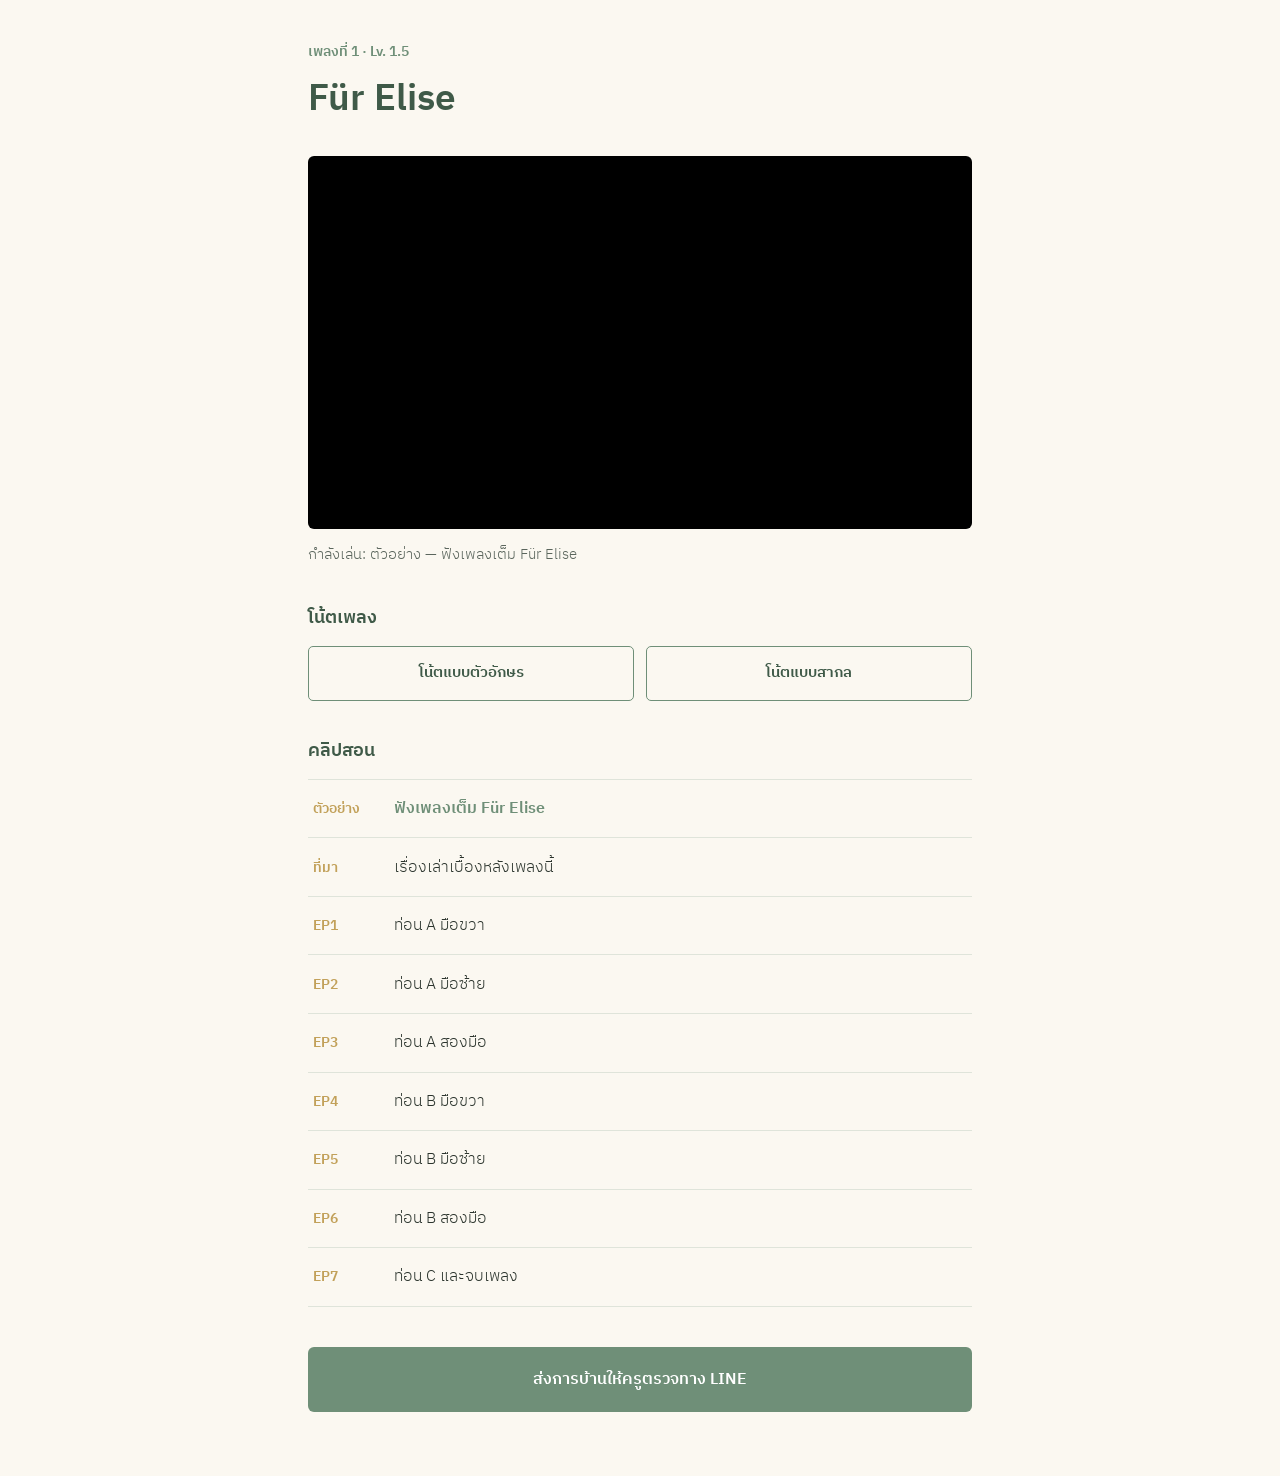
==== 1/index.html @ 9bf55d94 "Update index.html" ====
<!DOCTYPE html>
<html lang="th">
<head>
<meta charset="utf-8">
<meta name="viewport" content="width=device-width,initial-scale=1">
<meta name="robots" content="noindex,nofollow">
<title>Für Elise — ปลดล็อกเปียโน 2 มือ</title>
<link href="https://fonts.googleapis.com/css2?family=IBM+Plex+Sans+Thai:wght@300;400;600&display=swap" rel="stylesheet">
<style>
:root{--cream:#FBF8F1;--sage:#6F8F78;--deep:#3F5A48;--ink:#2B342D;--gold:#C2A15A;--line:#DFE4DA}
*{box-sizing:border-box;margin:0;padding:0}
body{background:var(--cream);color:var(--ink);font-family:'IBM Plex Sans Thai',system-ui,sans-serif;font-weight:300;line-height:1.7}
.wrap{max-width:44rem;margin:0 auto;padding:2.5rem 1.25rem 4rem}
.lv{font-size:.9rem;color:var(--sage);font-weight:600}
h1{font-size:clamp(1.7rem,6vw,2.3rem);font-weight:600;color:var(--deep);margin:.3rem 0 1.5rem}
.player{position:relative;padding-top:56.25%;background:#000;border-radius:6px;overflow:hidden}
.player iframe{position:absolute;inset:0;width:100%;height:100%;border:0}
.now{margin:.8rem 0 2rem;font-size:.95rem;color:#5B665D}
h2{font-size:1.1rem;font-weight:600;color:var(--deep);margin:2.2rem 0 .8rem}
.sheets{display:flex;flex-wrap:wrap;gap:.7rem}
.sheets a{flex:1 1 12rem;text-align:center;padding:.85rem 1rem;border:1px solid var(--sage);border-radius:5px;color:var(--deep);text-decoration:none;font-weight:600;font-size:.95rem}
.sheets a:hover{background:var(--sage);color:#fff}
ol{list-style:none}
ol li button{width:100%;display:flex;gap:.9rem;align-items:baseline;padding:.95rem .3rem;background:none;border:0;border-top:1px solid var(--line);text-align:left;cursor:pointer;font:inherit;color:var(--ink)}
ol li:last-child button{border-bottom:1px solid var(--line)}
ol li button:hover{color:var(--sage)}
ol li button[aria-current="true"]{color:var(--sage);font-weight:600}
.num{color:var(--gold);font-weight:600;font-size:.85rem;min-width:4.2rem;flex-shrink:0}
.hw{display:block;margin-top:2.5rem;padding:1.2rem;background:var(--sage);color:#fff;text-align:center;text-decoration:none;border-radius:6px;font-weight:600}
</style>
</head>
<body>
<div class="wrap">
  <p class="lv">เพลงที่ 1 · Lv. 1.5</p>
  <h1>Für Elise</h1>

  <div class="player"><iframe id="pl" src="" allow="fullscreen" allowfullscreen></iframe></div>
  <p class="now" id="now"></p>

  <h2>โน้ตเพลง</h2>
  <div class="sheets">
    <a href="1-letter.pdf">โน้ตแบบตัวอักษร</a>
    <a href="1-standard.pdf">โน้ตแบบสากล</a>
  </div>

  <h2>คลิปสอน</h2>
  <ol id="eps"></ol>

  <a class="hw" href="https://lin.ee/Nd6pxlW">ส่งการบ้านให้ครูตรวจทาง LINE</a>
</div>

<script>
// แก้ตรงนี้ที่เดียว  yt = YouTube ID , vm = Vimeo ID
const EPS = [
  {n:"ตัวอย่าง", t:"ฟังเพลงเต็ม Für Elise",  yt:"nYj2TTgut5U"},
  {n:"ที่มา",    t:"เรื่องเล่าเบื้องหลังเพลงนี้", yt:"j-5psQ9joFk"},
  {n:"EP1",     t:"ท่อน A มือขวา",          yt:"Nu2qa4xBWBU"},
  {n:"EP2",     t:"ท่อน A มือซ้าย",          yt:"WnjoXWaWJbI"},
  {n:"EP3",     t:"ท่อน A สองมือ",           yt:"MNxqU1KXL8k"},
  {n:"EP4",     t:"ท่อน B มือขวา",          yt:"Hj7y9lMOqu4"},
  {n:"EP5",     t:"ท่อน B มือซ้าย",          yt:"hW7ErONlgEA"},
  {n:"EP6",     t:"ท่อน B สองมือ",           yt:"1WJ9fSHdA5E"},
  {n:"EP7",     t:"ท่อน C และจบเพลง",        yt:"85abQIvgfKw"}
];
const pl=document.getElementById('pl'),now=document.getElementById('now'),eps=document.getElementById('eps');
EPS.forEach((e,i)=>{
  const li=document.createElement('li'),b=document.createElement('button');
  b.innerHTML='<span class="num">'+e.n+'</span><span>'+e.t+'</span>';
  b.onclick=()=>play(i,true); li.appendChild(b); eps.appendChild(li);
});
function play(i,click){
  const e=EPS[i], ap = click ? '&autoplay=1' : '';
  pl.src = e.vm ? 'https://player.vimeo.com/video/'+e.vm+(click?'?autoplay=1':'')
                : 'https://www.youtube.com/embed/'+e.yt+'?rel=0&playsinline=1'+ap;
  now.textContent='กำลังเล่น: '+e.n+' — '+e.t;
  [...eps.querySelectorAll('button')].forEach((b,j)=>b.setAttribute('aria-current',j===i));
  if(click) document.querySelector('.player').scrollIntoView({behavior:'smooth',block:'start'});
}
play(0);
</script>
</body>
</html>
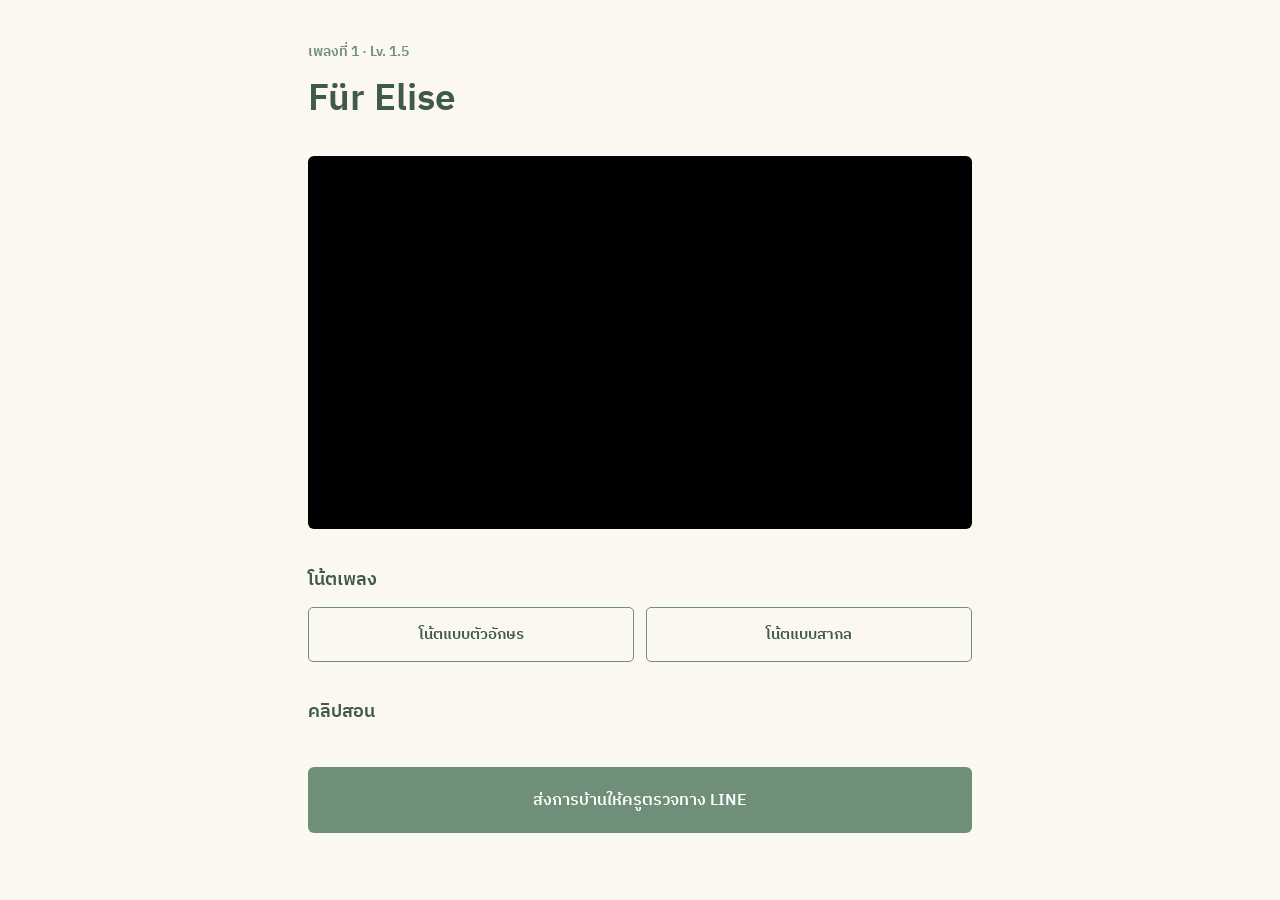
==== commit 3fc25c11: "Update index.html" ====
--- a/1/index.html
+++ b/1/index.html
@@ -13,7 +13,7 @@
 .wrap{max-width:44rem;margin:0 auto;padding:2.5rem 1.25rem 4rem}
 .lv{font-size:.9rem;color:var(--sage);font-weight:600}
 h1{font-size:clamp(1.7rem,6vw,2.3rem);font-weight:600;color:var(--deep);margin:.3rem 0 1.5rem}
-.player{position:relative;padding-top:56.25%;background:#000;border-radius:6px;overflow:hidden}
+.player{position:relative;padding-top:56.25%;background:#000;border-radius:6px;overflow:hidden;scroll-margin-top:1rem}
 .player iframe{position:absolute;inset:0;width:100%;height:100%;border:0}
 .now{margin:.8rem 0 2rem;font-size:.95rem;color:#5B665D}
 h2{font-size:1.1rem;font-weight:600;color:var(--deep);margin:2.2rem 0 .8rem}
@@ -34,7 +34,7 @@
   <p class="lv">เพลงที่ 1 · Lv. 1.5</p>
   <h1>Für Elise</h1>
 
-  <div class="player"><iframe id="pl" src="" allow="fullscreen" allowfullscreen></iframe></div>
+  <div class="player"><iframe id="pl" src="https://player.vimeo.com/video/1225332451?badge=0&autopause=0" allow="autoplay; fullscreen; picture-in-picture" allowfullscreen></iframe></div>
   <p class="now" id="now"></p>
 
   <h2>โน้ตเพลง</h2>
@@ -49,34 +49,43 @@
   <a class="hw" href="https://lin.ee/Nd6pxlW">ส่งการบ้านให้ครูตรวจทาง LINE</a>
 </div>
 
+<script src="https://player.vimeo.com/api/player.js"></script>
 <script>
-// แก้ตรงนี้ที่เดียว  yt = YouTube ID , vm = Vimeo ID
+// แก้ตรงนี้ที่เดียว  vm = Vimeo ID
 const EPS = [
-  {n:"ตัวอย่าง", t:"ฟังเพลงเต็ม Für Elise",  yt:"nYj2TTgut5U"},
-  {n:"ที่มา",    t:"เรื่องเล่าเบื้องหลังเพลงนี้", yt:"j-5psQ9joFk"},
-  {n:"EP1",     t:"ท่อน A มือขวา",          yt:"Nu2qa4xBWBU"},
-  {n:"EP2",     t:"ท่อน A มือซ้าย",          yt:"WnjoXWaWJbI"},
-  {n:"EP3",     t:"ท่อน A สองมือ",           yt:"MNxqU1KXL8k"},
-  {n:"EP4",     t:"ท่อน B มือขวา",          yt:"Hj7y9lMOqu4"},
-  {n:"EP5",     t:"ท่อน B มือซ้าย",          yt:"hW7ErONlgEA"},
-  {n:"EP6",     t:"ท่อน B สองมือ",           yt:"1WJ9fSHdA5E"},
-  {n:"EP7",     t:"ท่อน C และจบเพลง",        yt:"85abQIvgfKw"}
+  {n:"ตัวอย่าง", t:"ฟังเพลงเต็ม Für Elise",  vm:"1225332451"},
+  {n:"ที่มา",    t:"เรื่องเล่าเบื้องหลังเพลงนี้", vm:"1225331447"},
+  {n:"EP1",     t:"ท่อน A มือขวา",          vm:"1225331446"},
+  {n:"EP2",     t:"ท่อน A มือซ้าย",          vm:"1225331448"},
+  {n:"EP3",     t:"ท่อน A สองมือ",           vm:"1225331449"},
+  {n:"EP4",     t:"ท่อน B มือขวา",          vm:"1225331581"},
+  {n:"EP5",     t:"ท่อน B มือซ้าย",          vm:"1225331776"},
+  {n:"EP6",     t:"ท่อน B สองมือ",           vm:"1225332086"},
+  {n:"EP7",     t:"ท่อน C และจบเพลง",        vm:"1225332174"}
 ];
-const pl=document.getElementById('pl'),now=document.getElementById('now'),eps=document.getElementById('eps');
+const now=document.getElementById('now'),eps=document.getElementById('eps');
+const player=new Vimeo.Player(document.getElementById('pl'));
 EPS.forEach((e,i)=>{
   const li=document.createElement('li'),b=document.createElement('button');
   b.innerHTML='<span class="num">'+e.n+'</span><span>'+e.t+'</span>';
-  b.onclick=()=>play(i,true); li.appendChild(b); eps.appendChild(li);
+  b.onclick=()=>pick(i); li.appendChild(b); eps.appendChild(li);
 });
-function play(i,click){
-  const e=EPS[i], ap = click ? '&autoplay=1' : '';
-  pl.src = e.vm ? 'https://player.vimeo.com/video/'+e.vm+(click?'?autoplay=1':'')
-                : 'https://www.youtube.com/embed/'+e.yt+'?rel=0&playsinline=1'+ap;
-  now.textContent='กำลังเล่น: '+e.n+' — '+e.t;
+function label(i){
+  now.textContent='กำลังเล่น: '+EPS[i].n+' — '+EPS[i].t;
   [...eps.querySelectorAll('button')].forEach((b,j)=>b.setAttribute('aria-current',j===i));
-  if(click) document.querySelector('.player').scrollIntoView({behavior:'smooth',block:'start'});
 }
-play(0);
+function pick(i){
+  label(i);
+  document.querySelector('.player').scrollIntoView({behavior:'smooth',block:'start'});
+  player.loadVideo(EPS[i].vm).then(function(){
+    player.setMuted(false);
+    return player.play();
+  }).catch(function(){
+    player.setMuted(true);
+    player.play().catch(function(){});
+  });
+}
+label(0);
 </script>
 </body>
 </html>
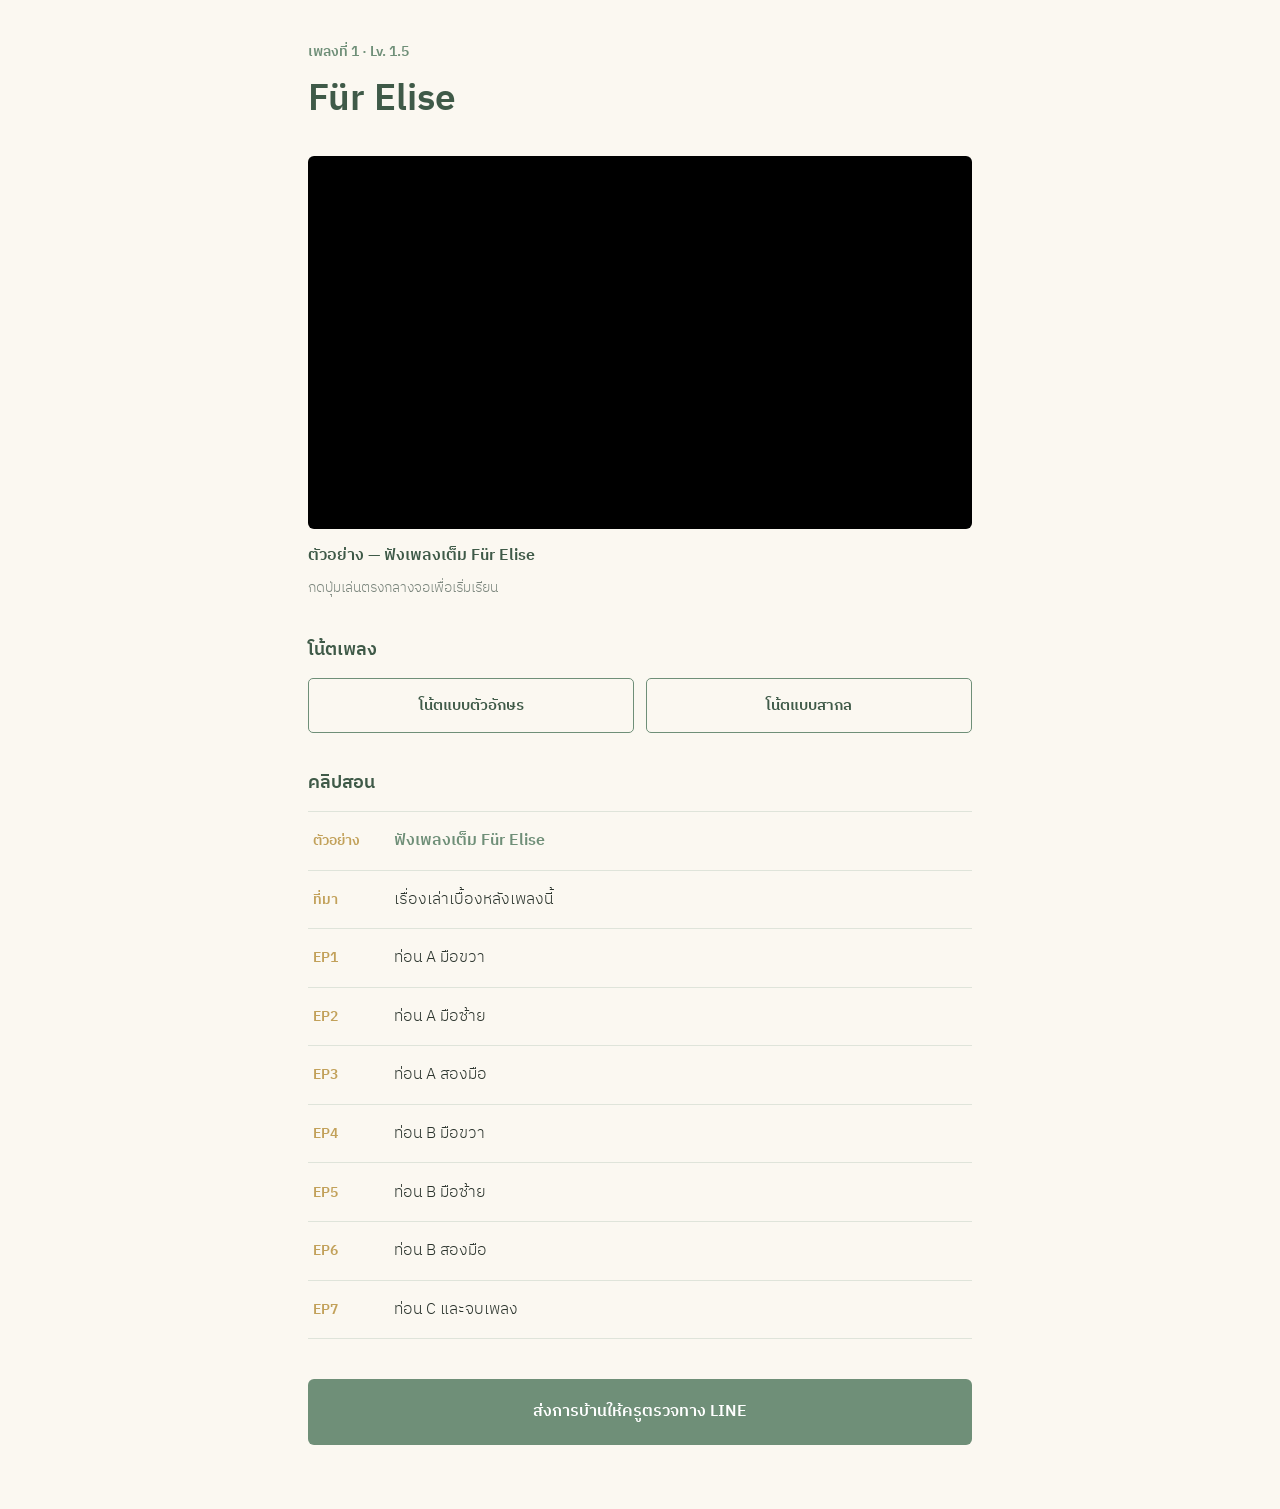
==== commit dcbf251a: "Update index.html" ====
--- a/1/index.html
+++ b/1/index.html
@@ -15,7 +15,8 @@
 h1{font-size:clamp(1.7rem,6vw,2.3rem);font-weight:600;color:var(--deep);margin:.3rem 0 1.5rem}
 .player{position:relative;padding-top:56.25%;background:#000;border-radius:6px;overflow:hidden;scroll-margin-top:1rem}
 .player iframe{position:absolute;inset:0;width:100%;height:100%;border:0}
-.now{margin:.8rem 0 2rem;font-size:.95rem;color:#5B665D}
+.now{margin:.8rem 0 .4rem;font-size:1rem;color:var(--deep);font-weight:600}
+.hint{margin-bottom:2rem;font-size:.9rem;color:#7A857C}
 h2{font-size:1.1rem;font-weight:600;color:var(--deep);margin:2.2rem 0 .8rem}
 .sheets{display:flex;flex-wrap:wrap;gap:.7rem}
 .sheets a{flex:1 1 12rem;text-align:center;padding:.85rem 1rem;border:1px solid var(--sage);border-radius:5px;color:var(--deep);text-decoration:none;font-weight:600;font-size:.95rem}
@@ -34,8 +35,9 @@
   <p class="lv">เพลงที่ 1 · Lv. 1.5</p>
   <h1>Für Elise</h1>
 
-  <div class="player"><iframe id="pl" src="https://player.vimeo.com/video/1225332451?badge=0&autopause=0" allow="autoplay; fullscreen; picture-in-picture" allowfullscreen></iframe></div>
+  <div class="player"><iframe id="pl" src="" allow="fullscreen; picture-in-picture" allowfullscreen></iframe></div>
   <p class="now" id="now"></p>
+  <p class="hint">กดปุ่มเล่นตรงกลางจอเพื่อเริ่มเรียน</p>
 
   <h2>โน้ตเพลง</h2>
   <div class="sheets">
@@ -49,7 +51,6 @@
   <a class="hw" href="https://lin.ee/Nd6pxlW">ส่งการบ้านให้ครูตรวจทาง LINE</a>
 </div>
 
-<script src="https://player.vimeo.com/api/player.js"></script>
 <script>
 // แก้ตรงนี้ที่เดียว  vm = Vimeo ID
 const EPS = [
@@ -63,29 +64,20 @@
   {n:"EP6",     t:"ท่อน B สองมือ",           vm:"1225332086"},
   {n:"EP7",     t:"ท่อน C และจบเพลง",        vm:"1225332174"}
 ];
-const now=document.getElementById('now'),eps=document.getElementById('eps');
-const player=new Vimeo.Player(document.getElementById('pl'));
+const VP='?badge=0&autopause=0&title=0&byline=0&portrait=0';
+const pl=document.getElementById('pl'),now=document.getElementById('now'),eps=document.getElementById('eps');
 EPS.forEach((e,i)=>{
   const li=document.createElement('li'),b=document.createElement('button');
   b.innerHTML='<span class="num">'+e.n+'</span><span>'+e.t+'</span>';
-  b.onclick=()=>pick(i); li.appendChild(b); eps.appendChild(li);
+  b.onclick=()=>pick(i,true); li.appendChild(b); eps.appendChild(li);
 });
-function label(i){
-  now.textContent='กำลังเล่น: '+EPS[i].n+' — '+EPS[i].t;
+function pick(i,click){
+  pl.src='https://player.vimeo.com/video/'+EPS[i].vm+VP;
+  now.textContent=EPS[i].n+' — '+EPS[i].t;
   [...eps.querySelectorAll('button')].forEach((b,j)=>b.setAttribute('aria-current',j===i));
+  if(click) document.querySelector('.player').scrollIntoView({behavior:'smooth',block:'start'});
 }
-function pick(i){
-  label(i);
-  document.querySelector('.player').scrollIntoView({behavior:'smooth',block:'start'});
-  player.loadVideo(EPS[i].vm).then(function(){
-    player.setMuted(false);
-    return player.play();
-  }).catch(function(){
-    player.setMuted(true);
-    player.play().catch(function(){});
-  });
-}
-label(0);
+pick(0,false);
 </script>
 </body>
 </html>
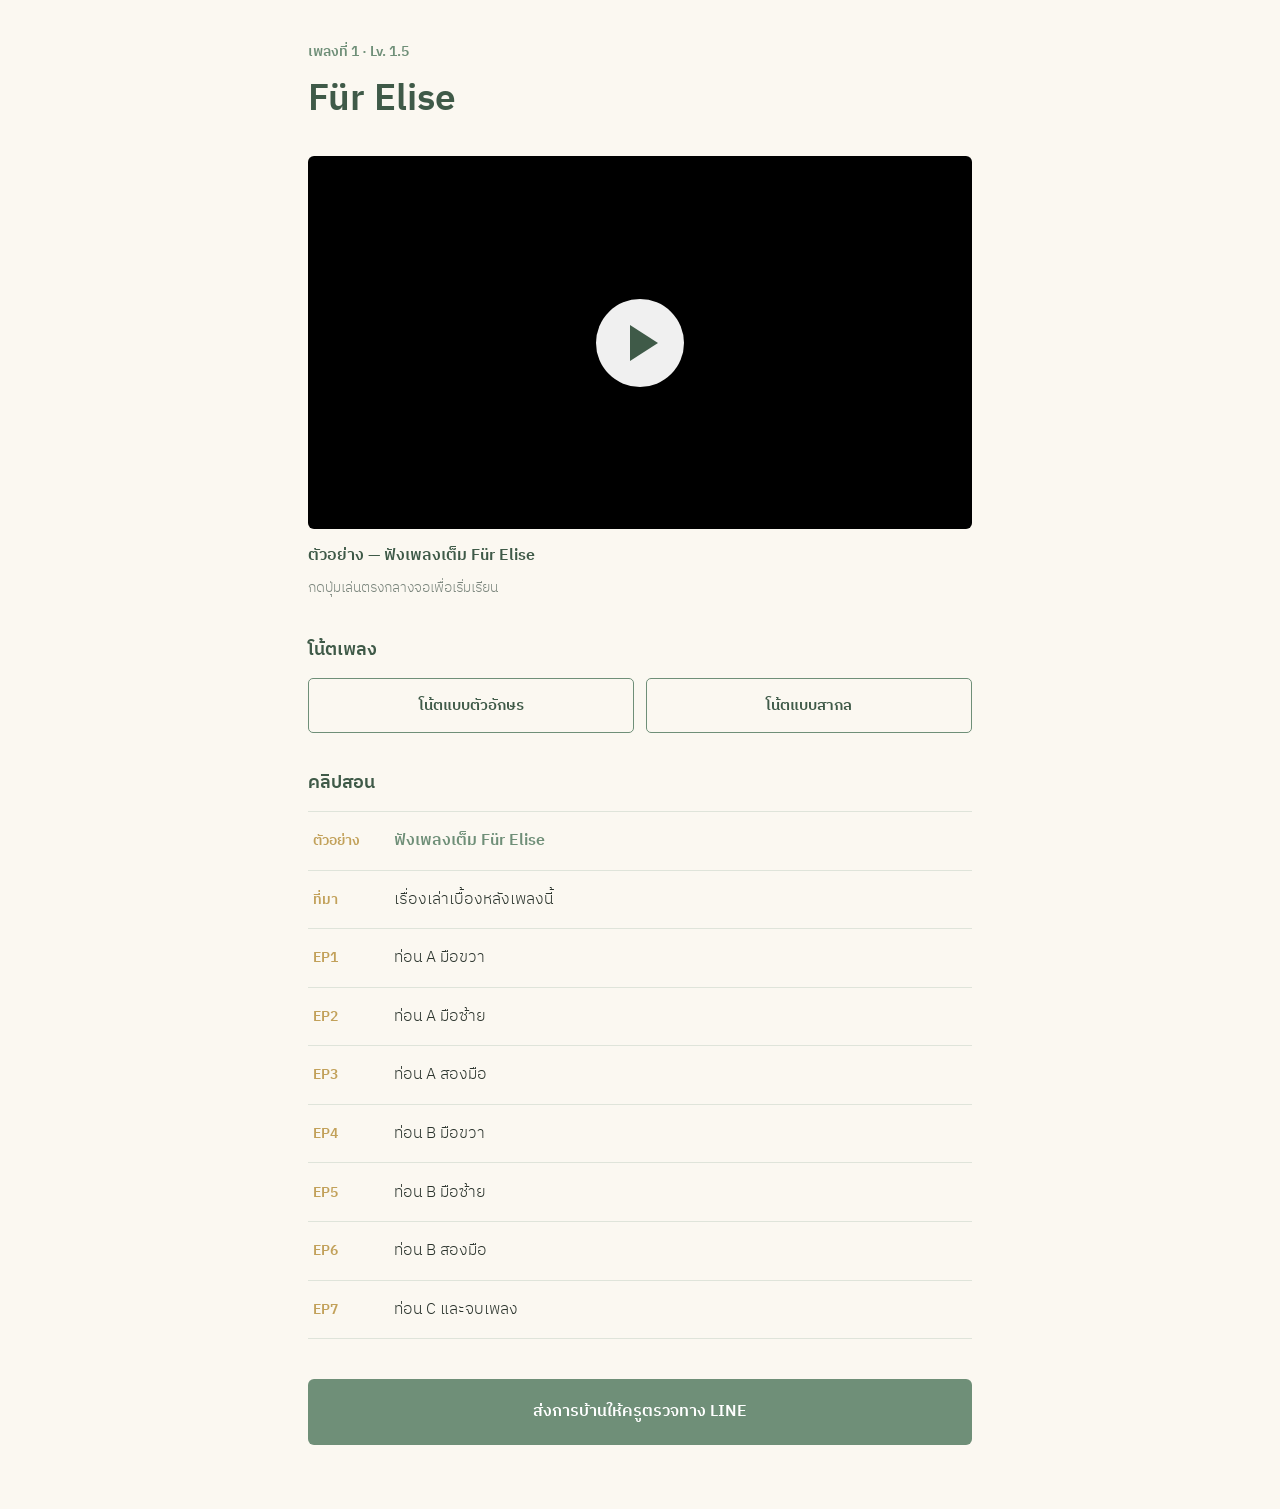
==== commit dc92ec64: "Update index.html" ====
--- a/1/index.html
+++ b/1/index.html
@@ -15,6 +15,10 @@
 h1{font-size:clamp(1.7rem,6vw,2.3rem);font-weight:600;color:var(--deep);margin:.3rem 0 1.5rem}
 .player{position:relative;padding-top:56.25%;background:#000;border-radius:6px;overflow:hidden;scroll-margin-top:1rem}
 .player iframe{position:absolute;inset:0;width:100%;height:100%;border:0}
+.cue{position:absolute;inset:0;display:flex;align-items:center;justify-content:center;pointer-events:none;transition:opacity .25s ease}
+.cue.gone{opacity:0}
+.cue span{width:88px;height:88px;border-radius:50%;background:rgba(255,255,255,.94);box-shadow:0 4px 20px rgba(0,0,0,.45);display:flex;align-items:center;justify-content:center}
+.cue span::after{content:"";margin-left:7px;border-left:28px solid var(--deep);border-top:18px solid transparent;border-bottom:18px solid transparent}
 .now{margin:.8rem 0 .4rem;font-size:1rem;color:var(--deep);font-weight:600}
 .hint{margin-bottom:2rem;font-size:.9rem;color:#7A857C}
 h2{font-size:1.1rem;font-weight:600;color:var(--deep);margin:2.2rem 0 .8rem}
@@ -35,7 +39,10 @@
   <p class="lv">เพลงที่ 1 · Lv. 1.5</p>
   <h1>Für Elise</h1>
 
-  <div class="player"><iframe id="pl" src="" allow="fullscreen; picture-in-picture" allowfullscreen></iframe></div>
+  <div class="player">
+    <iframe id="pl" src="" allow="fullscreen; picture-in-picture" allowfullscreen></iframe>
+    <div class="cue" id="cue"><span></span></div>
+  </div>
   <p class="now" id="now"></p>
   <p class="hint">กดปุ่มเล่นตรงกลางจอเพื่อเริ่มเรียน</p>
 
@@ -51,6 +58,7 @@
   <a class="hw" href="https://lin.ee/Nd6pxlW">ส่งการบ้านให้ครูตรวจทาง LINE</a>
 </div>
 
+<script src="https://player.vimeo.com/api/player.js"></script>
 <script>
 // แก้ตรงนี้ที่เดียว  vm = Vimeo ID
 const EPS = [
@@ -65,17 +73,27 @@
   {n:"EP7",     t:"ท่อน C และจบเพลง",        vm:"1225332174"}
 ];
 const VP='?badge=0&autopause=0&title=0&byline=0&portrait=0';
-const pl=document.getElementById('pl'),now=document.getElementById('now'),eps=document.getElementById('eps');
+const pl=document.getElementById('pl'),now=document.getElementById('now'),
+      eps=document.getElementById('eps'),cue=document.getElementById('cue');
 EPS.forEach((e,i)=>{
   const li=document.createElement('li'),b=document.createElement('button');
   b.innerHTML='<span class="num">'+e.n+'</span><span>'+e.t+'</span>';
   b.onclick=()=>pick(i,true); li.appendChild(b); eps.appendChild(li);
 });
+function watch(){
+  try{
+    const p=new Vimeo.Player(pl);
+    p.on('play',()=>cue.classList.add('gone'));
+    p.on('ended',()=>cue.classList.remove('gone'));
+  }catch(err){}
+}
 function pick(i,click){
   pl.src='https://player.vimeo.com/video/'+EPS[i].vm+VP;
+  cue.classList.remove('gone');
   now.textContent=EPS[i].n+' — '+EPS[i].t;
   [...eps.querySelectorAll('button')].forEach((b,j)=>b.setAttribute('aria-current',j===i));
   if(click) document.querySelector('.player').scrollIntoView({behavior:'smooth',block:'start'});
+  pl.onload=watch;
 }
 pick(0,false);
 </script>
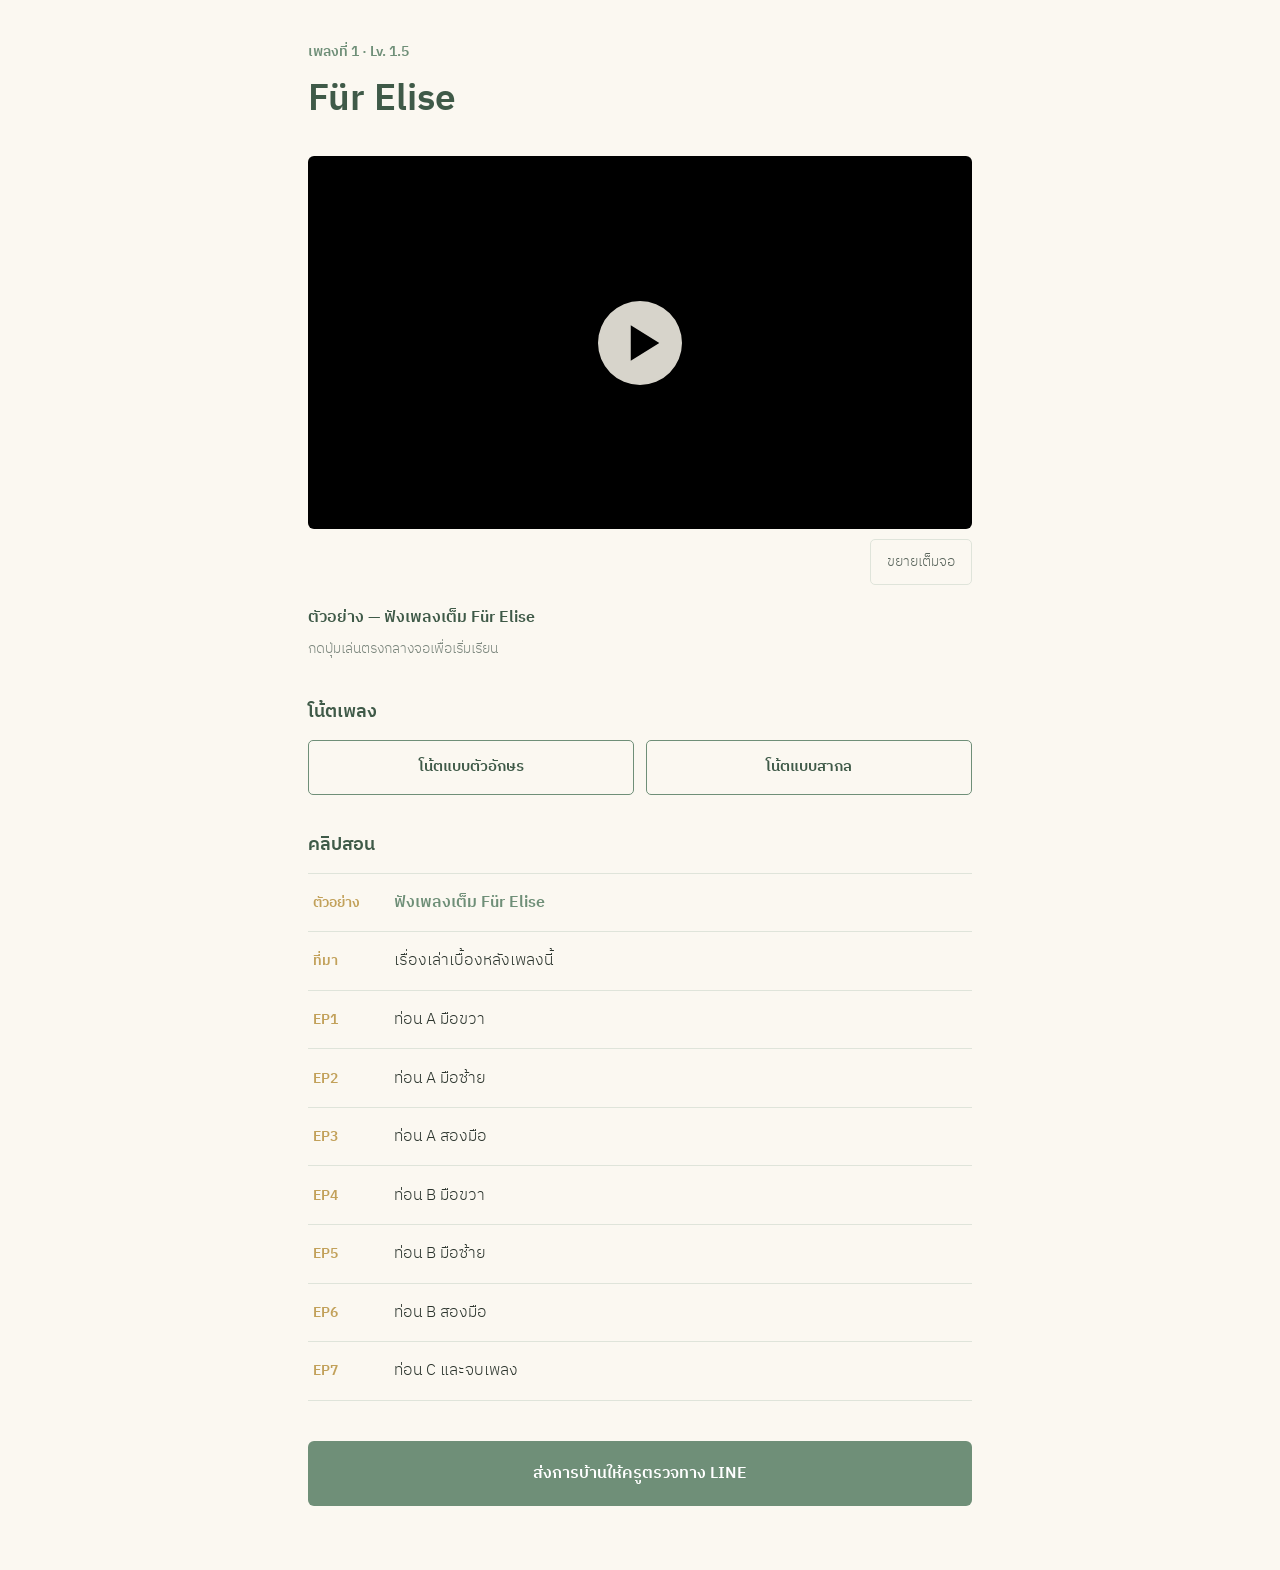
==== commit 48a63b92: "Update index.html" ====
--- a/1/index.html
+++ b/1/index.html
@@ -10,16 +10,27 @@
 :root{--cream:#FBF8F1;--sage:#6F8F78;--deep:#3F5A48;--ink:#2B342D;--gold:#C2A15A;--line:#DFE4DA}
 *{box-sizing:border-box;margin:0;padding:0}
 body{background:var(--cream);color:var(--ink);font-family:'IBM Plex Sans Thai',system-ui,sans-serif;font-weight:300;line-height:1.7}
+body.locked{overflow:hidden}
 .wrap{max-width:44rem;margin:0 auto;padding:2.5rem 1.25rem 4rem}
 .lv{font-size:.9rem;color:var(--sage);font-weight:600}
 h1{font-size:clamp(1.7rem,6vw,2.3rem);font-weight:600;color:var(--deep);margin:.3rem 0 1.5rem}
+
 .player{position:relative;padding-top:56.25%;background:#000;border-radius:6px;overflow:hidden;scroll-margin-top:1rem}
 .player iframe{position:absolute;inset:0;width:100%;height:100%;border:0}
-.cue{position:absolute;inset:0;display:flex;align-items:center;justify-content:center;pointer-events:none;transition:opacity .25s ease}
+.player.big{position:fixed;inset:0;z-index:120;padding-top:0;border-radius:0}
+.player.big iframe{top:50%;height:auto;aspect-ratio:16/9;max-height:100%;transform:translateY(-50%)}
+
+.cue{position:absolute;inset:0;display:flex;align-items:center;justify-content:center;pointer-events:none;transition:opacity .2s ease}
 .cue.gone{opacity:0}
-.cue span{width:88px;height:88px;border-radius:50%;background:rgba(255,255,255,.94);box-shadow:0 4px 20px rgba(0,0,0,.45);display:flex;align-items:center;justify-content:center}
-.cue span::after{content:"";margin-left:7px;border-left:28px solid var(--deep);border-top:18px solid transparent;border-bottom:18px solid transparent}
-.now{margin:.8rem 0 .4rem;font-size:1rem;color:var(--deep);font-weight:600}
+.cue svg{width:84px;height:84px;filter:drop-shadow(0 3px 14px rgba(0,0,0,.5))}
+
+.expand{display:flex;justify-content:flex-end;margin-top:.6rem}
+.expand button{display:flex;align-items:center;gap:.5rem;padding:.6rem 1rem;background:none;border:1px solid var(--line);border-radius:5px;color:#5B665D;font:inherit;font-size:.9rem;cursor:pointer}
+.expand button:hover{border-color:var(--sage);color:var(--sage)}
+.close{display:none;position:fixed;top:.9rem;right:.9rem;z-index:130;width:46px;height:46px;border-radius:50%;border:0;background:rgba(20,20,20,.6);color:#fff;font-size:1.5rem;line-height:1;cursor:pointer}
+body.locked .close{display:block}
+
+.now{margin:1.2rem 0 .4rem;font-size:1rem;color:var(--deep);font-weight:600}
 .hint{margin-bottom:2rem;font-size:.9rem;color:#7A857C}
 h2{font-size:1.1rem;font-weight:600;color:var(--deep);margin:2.2rem 0 .8rem}
 .sheets{display:flex;flex-wrap:wrap;gap:.7rem}
@@ -35,14 +46,24 @@
 </style>
 </head>
 <body>
+<button class="close" id="close" aria-label="ปิดเต็มจอ">&times;</button>
+
 <div class="wrap">
   <p class="lv">เพลงที่ 1 · Lv. 1.5</p>
   <h1>Für Elise</h1>
 
-  <div class="player">
+  <div class="player" id="box">
     <iframe id="pl" src="" allow="fullscreen; picture-in-picture" allowfullscreen></iframe>
-    <div class="cue" id="cue"><span></span></div>
+    <div class="cue" id="cue">
+      <svg viewBox="0 0 100 100" xmlns="http://www.w3.org/2000/svg">
+        <path fill="#EFEBE2" fill-opacity=".9" fill-rule="evenodd"
+          d="M50 0A50 50 0 1 0 50 100A50 50 0 1 0 50 0Z M39 29L73 50L39 71Z"/>
+      </svg>
+    </div>
   </div>
+
+  <div class="expand"><button id="big">ขยายเต็มจอ</button></div>
+
   <p class="now" id="now"></p>
   <p class="hint">กดปุ่มเล่นตรงกลางจอเพื่อเริ่มเรียน</p>
 
@@ -74,27 +95,39 @@
 ];
 const VP='?badge=0&autopause=0&title=0&byline=0&portrait=0';
 const pl=document.getElementById('pl'),now=document.getElementById('now'),
-      eps=document.getElementById('eps'),cue=document.getElementById('cue');
+      eps=document.getElementById('eps'),cue=document.getElementById('cue'),
+      box=document.getElementById('box');
+
+function hide(){cue.classList.add('gone');}
+
+// ดัก 3 ทาง กันปุ่มค้าง
+window.addEventListener('blur',hide);
+box.addEventListener('pointerdown',hide);
+pl.addEventListener('load',function(){
+  setTimeout(function(){
+    try{ new Vimeo.Player(pl).on('play',hide); }catch(err){}
+  },300);
+});
+
 EPS.forEach((e,i)=>{
   const li=document.createElement('li'),b=document.createElement('button');
   b.innerHTML='<span class="num">'+e.n+'</span><span>'+e.t+'</span>';
   b.onclick=()=>pick(i,true); li.appendChild(b); eps.appendChild(li);
 });
-function watch(){
-  try{
-    const p=new Vimeo.Player(pl);
-    p.on('play',()=>cue.classList.add('gone'));
-    p.on('ended',()=>cue.classList.remove('gone'));
-  }catch(err){}
-}
 function pick(i,click){
   pl.src='https://player.vimeo.com/video/'+EPS[i].vm+VP;
   cue.classList.remove('gone');
   now.textContent=EPS[i].n+' — '+EPS[i].t;
   [...eps.querySelectorAll('button')].forEach((b,j)=>b.setAttribute('aria-current',j===i));
-  if(click) document.querySelector('.player').scrollIntoView({behavior:'smooth',block:'start'});
-  pl.onload=watch;
+  if(click) box.scrollIntoView({behavior:'smooth',block:'start'});
 }
+document.getElementById('big').onclick=function(){
+  box.classList.add('big'); document.body.classList.add('locked');
+};
+document.getElementById('close').onclick=function(){
+  box.classList.remove('big'); document.body.classList.remove('locked');
+};
+document.addEventListener('keydown',e=>{if(e.key==='Escape')document.getElementById('close').onclick();});
 pick(0,false);
 </script>
 </body>
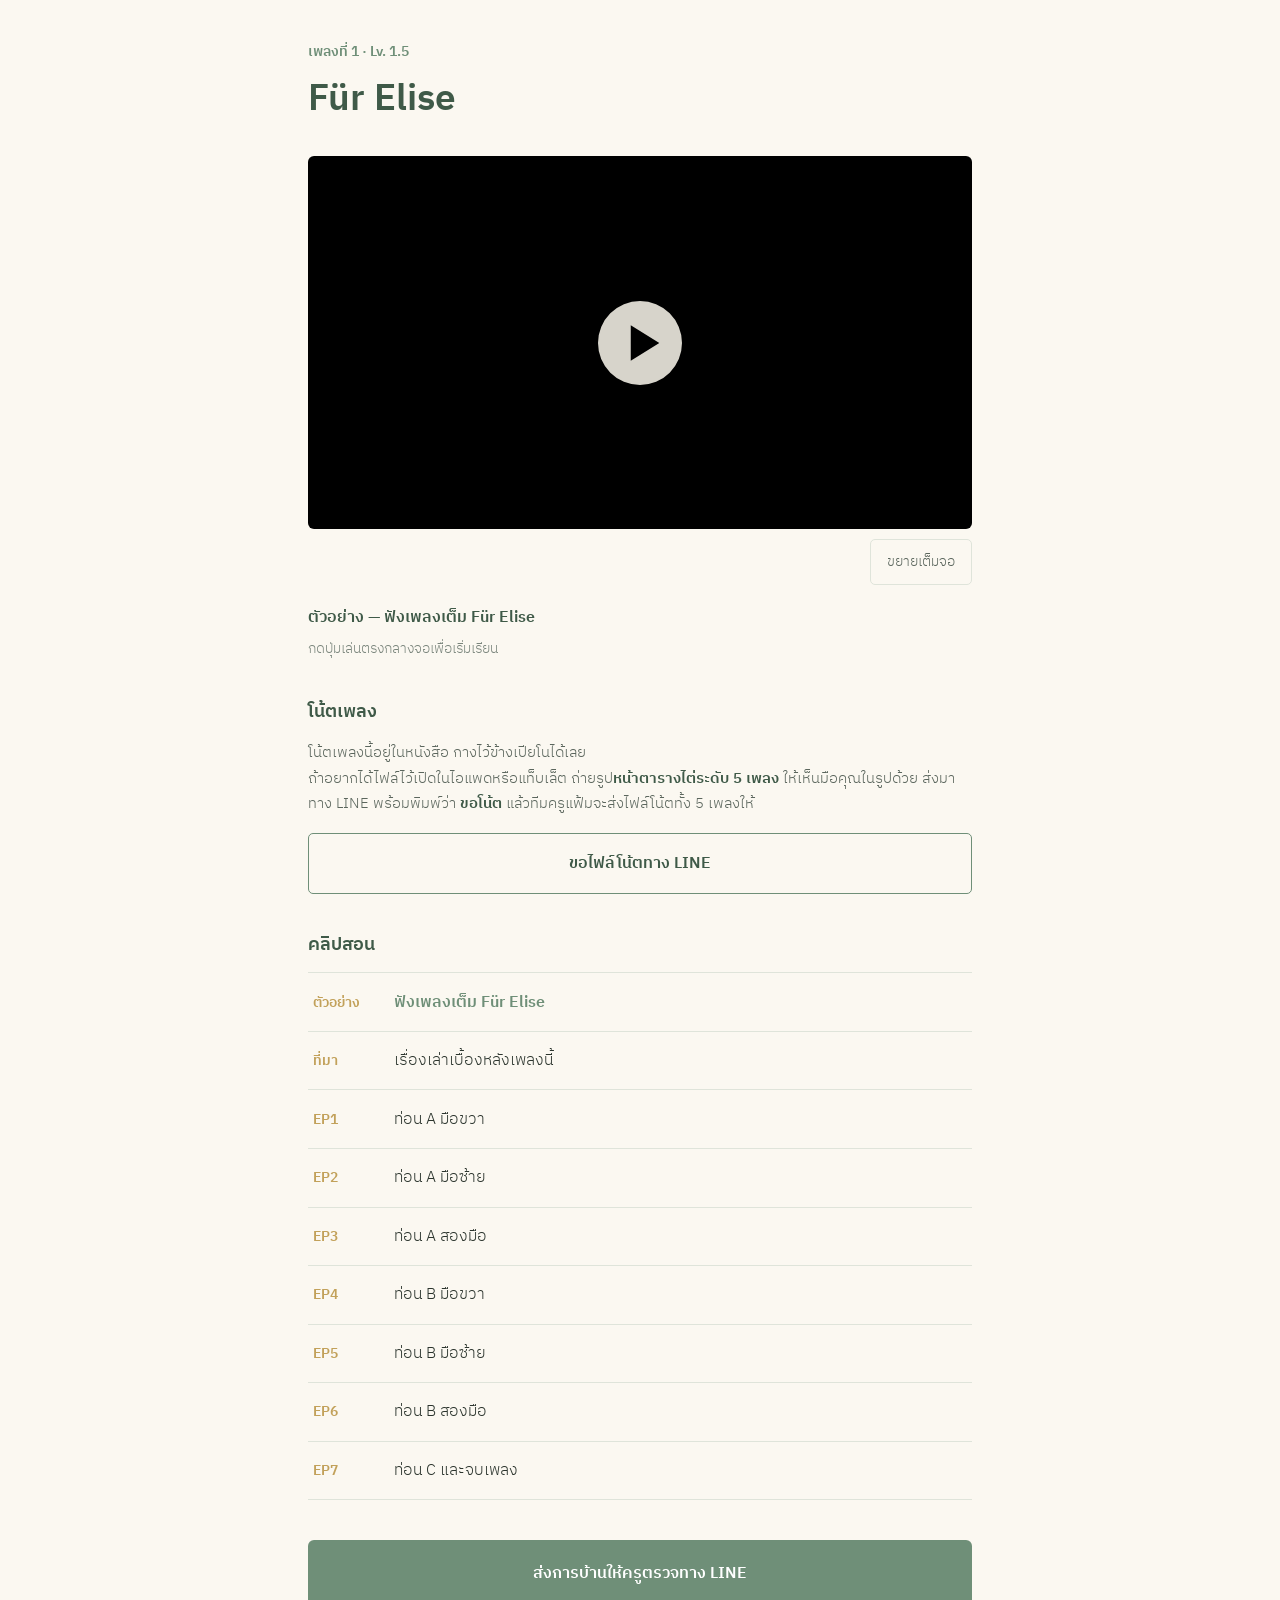
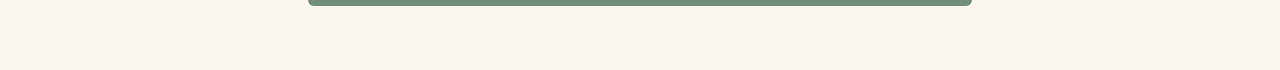
==== commit 66d2aa16: "Update index.html" ====
--- a/1/index.html
+++ b/1/index.html
@@ -14,28 +14,25 @@
 .wrap{max-width:44rem;margin:0 auto;padding:2.5rem 1.25rem 4rem}
 .lv{font-size:.9rem;color:var(--sage);font-weight:600}
 h1{font-size:clamp(1.7rem,6vw,2.3rem);font-weight:600;color:var(--deep);margin:.3rem 0 1.5rem}
-
 .player{position:relative;padding-top:56.25%;background:#000;border-radius:6px;overflow:hidden;scroll-margin-top:1rem}
 .player iframe{position:absolute;inset:0;width:100%;height:100%;border:0}
 .player.big{position:fixed;inset:0;z-index:120;padding-top:0;border-radius:0}
 .player.big iframe{top:50%;height:auto;aspect-ratio:16/9;max-height:100%;transform:translateY(-50%)}
-
 .cue{position:absolute;inset:0;display:flex;align-items:center;justify-content:center;pointer-events:none;transition:opacity .2s ease}
 .cue.gone{opacity:0}
 .cue svg{width:84px;height:84px;filter:drop-shadow(0 3px 14px rgba(0,0,0,.5))}
-
 .expand{display:flex;justify-content:flex-end;margin-top:.6rem}
 .expand button{display:flex;align-items:center;gap:.5rem;padding:.6rem 1rem;background:none;border:1px solid var(--line);border-radius:5px;color:#5B665D;font:inherit;font-size:.9rem;cursor:pointer}
 .expand button:hover{border-color:var(--sage);color:var(--sage)}
 .close{display:none;position:fixed;top:.9rem;right:.9rem;z-index:130;width:46px;height:46px;border-radius:50%;border:0;background:rgba(20,20,20,.6);color:#fff;font-size:1.5rem;line-height:1;cursor:pointer}
 body.locked .close{display:block}
-
 .now{margin:1.2rem 0 .4rem;font-size:1rem;color:var(--deep);font-weight:600}
 .hint{margin-bottom:2rem;font-size:.9rem;color:#7A857C}
 h2{font-size:1.1rem;font-weight:600;color:var(--deep);margin:2.2rem 0 .8rem}
-.sheets{display:flex;flex-wrap:wrap;gap:.7rem}
-.sheets a{flex:1 1 12rem;text-align:center;padding:.85rem 1rem;border:1px solid var(--sage);border-radius:5px;color:var(--deep);text-decoration:none;font-weight:600;font-size:.95rem}
-.sheets a:hover{background:var(--sage);color:#fff}
+.ask{font-size:.95rem;color:#5B665D;margin-bottom:1rem}
+.ask b{font-weight:600;color:var(--deep)}
+.ghost{display:block;padding:1rem;border:1px solid var(--sage);border-radius:5px;color:var(--deep);text-decoration:none;font-weight:600;text-align:center}
+.ghost:hover{background:var(--sage);color:#fff}
 ol{list-style:none}
 ol li button{width:100%;display:flex;gap:.9rem;align-items:baseline;padding:.95rem .3rem;background:none;border:0;border-top:1px solid var(--line);text-align:left;cursor:pointer;font:inherit;color:var(--ink)}
 ol li:last-child button{border-bottom:1px solid var(--line)}
@@ -68,10 +65,9 @@
   <p class="hint">กดปุ่มเล่นตรงกลางจอเพื่อเริ่มเรียน</p>
 
   <h2>โน้ตเพลง</h2>
-  <div class="sheets">
-    <a href="1-letter.pdf">โน้ตแบบตัวอักษร</a>
-    <a href="1-standard.pdf">โน้ตแบบสากล</a>
-  </div>
+  <p class="ask">โน้ตเพลงนี้อยู่ในหนังสือ กางไว้ข้างเปียโนได้เลย<br>
+  ถ้าอยากได้ไฟล์ไว้เปิดในไอแพดหรือแท็บเล็ต ถ่ายรูป<b>หน้าตารางไต่ระดับ 5 เพลง</b> ให้เห็นมือคุณในรูปด้วย ส่งมาทาง LINE พร้อมพิมพ์ว่า <b>ขอโน้ต</b> แล้วทีมครูแฟ้มจะส่งไฟล์โน้ตทั้ง 5 เพลงให้</p>
+  <a class="ghost" href="https://lin.ee/Nd6pxlW">ขอไฟล์โน้ตทาง LINE</a>
 
   <h2>คลิปสอน</h2>
   <ol id="eps"></ol>
@@ -97,10 +93,7 @@
 const pl=document.getElementById('pl'),now=document.getElementById('now'),
       eps=document.getElementById('eps'),cue=document.getElementById('cue'),
       box=document.getElementById('box');
-
 function hide(){cue.classList.add('gone');}
-
-// ดัก 3 ทาง กันปุ่มค้าง
 window.addEventListener('blur',hide);
 box.addEventListener('pointerdown',hide);
 pl.addEventListener('load',function(){
@@ -108,7 +101,6 @@
     try{ new Vimeo.Player(pl).on('play',hide); }catch(err){}
   },300);
 });
-
 EPS.forEach((e,i)=>{
   const li=document.createElement('li'),b=document.createElement('button');
   b.innerHTML='<span class="num">'+e.n+'</span><span>'+e.t+'</span>';
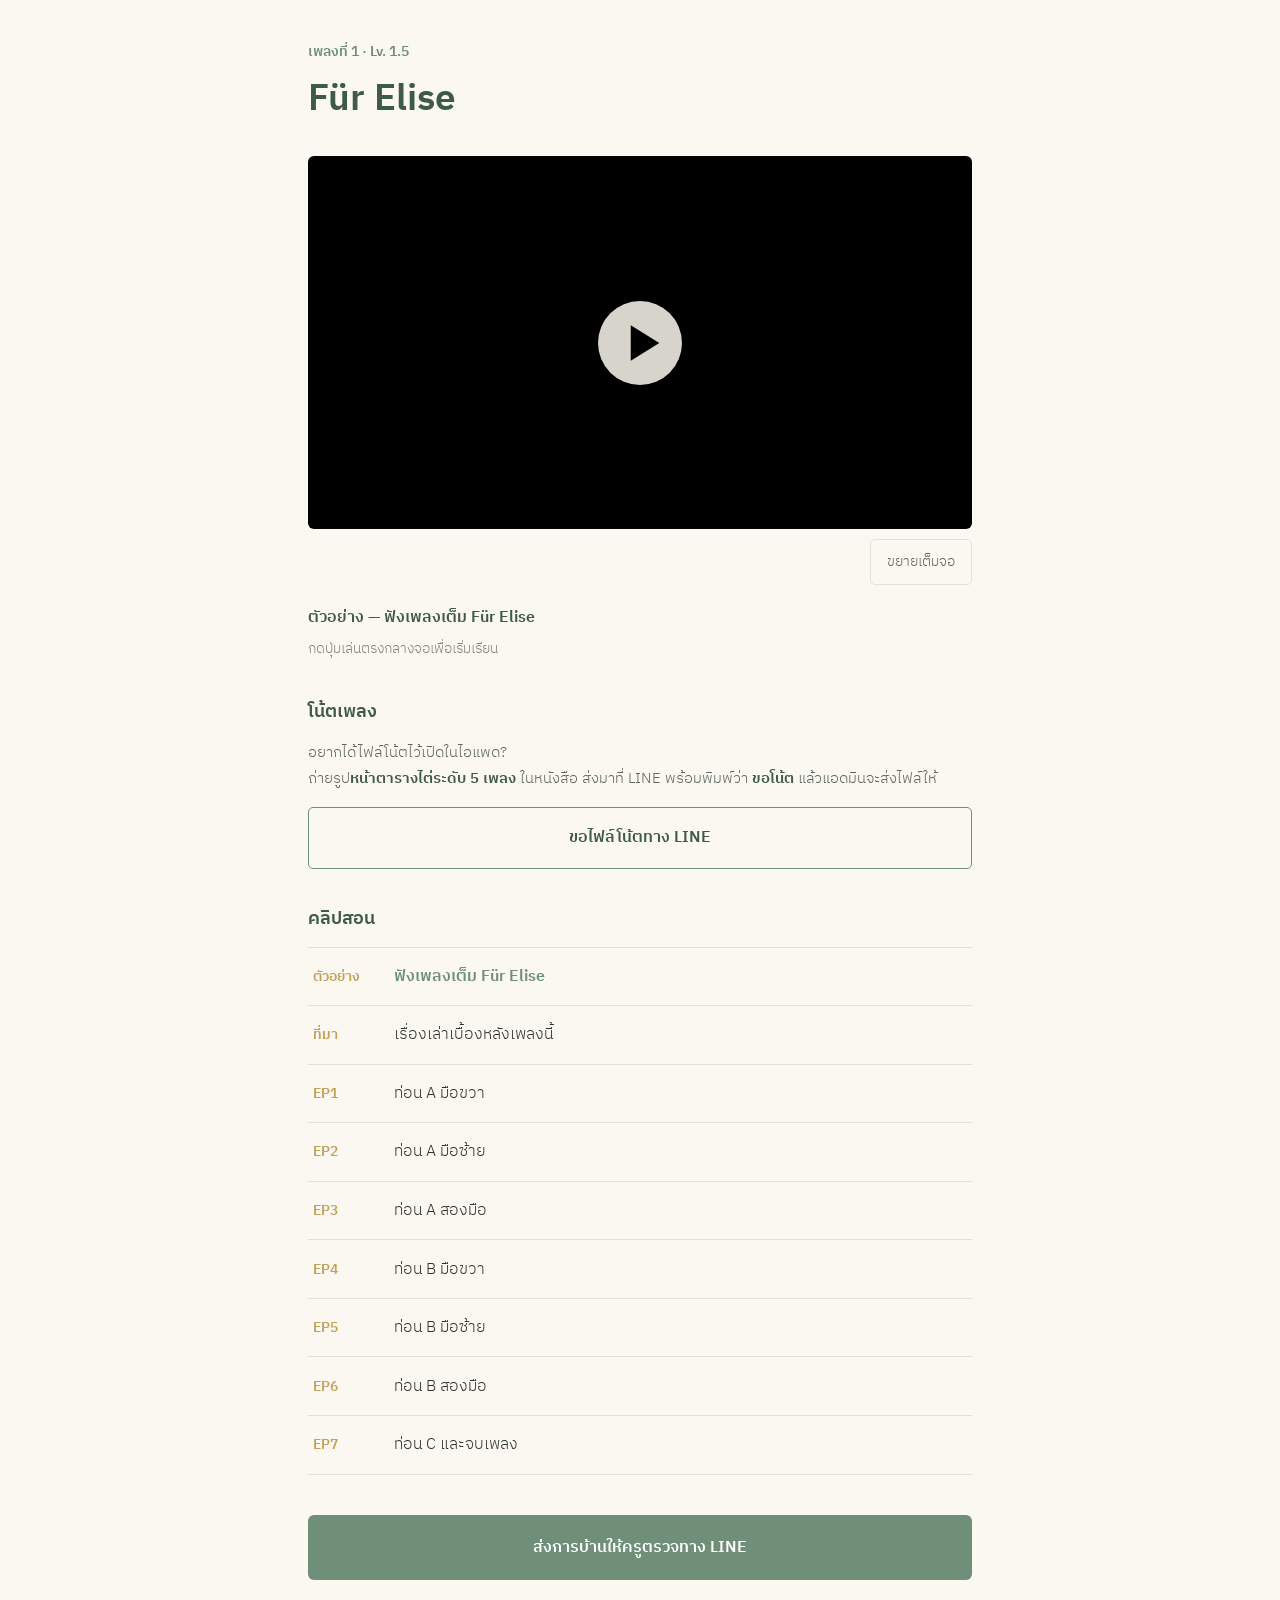
==== commit 19c5b161: "Update index.html" ====
--- a/1/index.html
+++ b/1/index.html
@@ -65,8 +65,8 @@
   <p class="hint">กดปุ่มเล่นตรงกลางจอเพื่อเริ่มเรียน</p>
 
   <h2>โน้ตเพลง</h2>
-  <p class="ask">โน้ตเพลงนี้อยู่ในหนังสือ กางไว้ข้างเปียโนได้เลย<br>
-  ถ้าอยากได้ไฟล์ไว้เปิดในไอแพดหรือแท็บเล็ต ถ่ายรูป<b>หน้าตารางไต่ระดับ 5 เพลง</b> ให้เห็นมือคุณในรูปด้วย ส่งมาทาง LINE พร้อมพิมพ์ว่า <b>ขอโน้ต</b> แล้วทีมครูแฟ้มจะส่งไฟล์โน้ตทั้ง 5 เพลงให้</p>
+  <p class="ask">อยากได้ไฟล์โน้ตไว้เปิดในไอแพด?<br>
+  ถ่ายรูป<b>หน้าตารางไต่ระดับ 5 เพลง</b> ในหนังสือ ส่งมาที่ LINE พร้อมพิมพ์ว่า <b>ขอโน้ต</b> แล้วแอดมินจะส่งไฟล์ให้</p>
   <a class="ghost" href="https://lin.ee/Nd6pxlW">ขอไฟล์โน้ตทาง LINE</a>
 
   <h2>คลิปสอน</h2>
